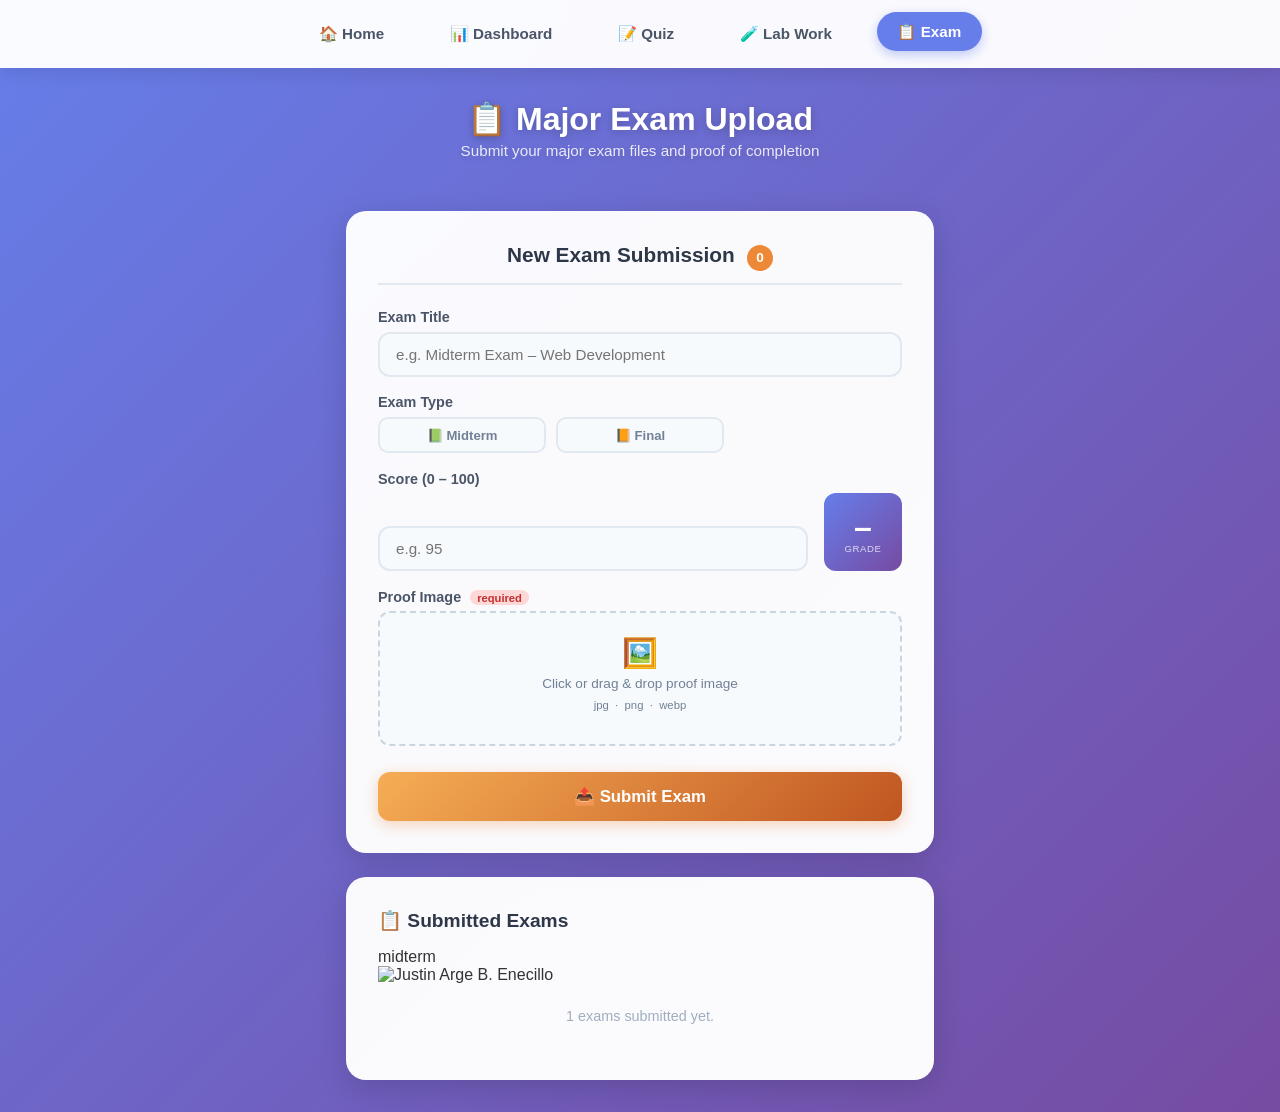
==== exam.html @ 31a08c63 "Add files via upload" ====
<!DOCTYPE html>
<html lang="en">
<head>
  <meta charset="UTF-8">
  <meta name="viewport" content="width=device-width, initial-scale=1.0">
  <title>Major Exam Upload - Portfolio</title>
  <link rel="stylesheet" href="style.css">
  <style>
    .submit-btn.exam-btn {
      background: linear-gradient(135deg, #f6ad55, #c05621);
      box-shadow: 0 4px 15px rgba(237,137,54,0.35);
    }
    .submit-btn.exam-btn:hover { box-shadow: 0 6px 20px rgba(237,137,54,0.5); }
    .counter-badge.exam  { background: #ed8936; }
    .sub-item.exam-item  { border-left-color: #ed8936; }
    .sub-badge.exam-badge{ background: #feebc8; color: #7b341e; }
  </style>
</head>
<body>

  <nav class="menu">
    <a href="index.html">🏠 Home</a>
    <a href="dashboard.html">📊 Dashboard</a>
    <a href="quiz.html">📝 Quiz</a>
    <a href="lab.html">🧪 Lab Work</a>
    <a href="exam.html" class="active">📋 Exam</a>
  </nav>

  <div class="page-title">
    <h1>📋 Major Exam Upload</h1>
    <p>Submit your major exam files and proof of completion</p>
  </div>

  <div class="upload-wrapper">

    <div class="upload-card">
      <h2>New Exam Submission <span class="counter-badge exam" id="examCounter">0</span></h2>

      <div class="toast success" id="successToast"></div>
      <div class="toast error"   id="errorToast"></div>

      <!-- Title -->
      <div class="form-group">
        <label>Exam Title</label>
        <input type="text" id="examTitle" placeholder="e.g. Midterm Exam – Web Development">
      </div>

      <!-- Exam Type — Sample 8: Toggle selection -->
      <div class="form-group">
        <label>Exam Type</label>
        <div class="type-row">
          <div class="type-btn" onclick="selectType(this, 'Midterm')">📗 Midterm</div>
          <div class="type-btn" onclick="selectType(this, 'Final')">📙 Final</div>
        </div>
      </div>

      <!-- Score + Live Grade — Sample 7: Multiple parameters -->
      <div class="form-group">
        <label>Score (0 – 100)</label>
        <div class="score-grid">
          <input type="number" id="examScore" placeholder="e.g. 95" min="0" max="100" oninput="updateGrade()">
          <div class="grade-box" id="gradeBox">
            <div class="grade-letter" id="gradeLetter">–</div>
            <div class="grade-word">Grade</div>
          </div>
        </div>
      </div>


      <!-- Proof Image -->
      <div class="form-group">
        <label>Proof Image <span class="required-badge">required</span></label>
        <div class="file-drop">
          <input type="file" id="examProof" accept="image/*"
                 onchange="previewProof('examProof','examProofImg','examProofWrap','examProofLabel')">
          <span class="drop-icon">🖼️</span>
          <span class="drop-label">Click or drag &amp; drop proof image<br>
            <small>jpg &nbsp;·&nbsp; png &nbsp;·&nbsp; webp</small>
          </span>
          <div class="file-chosen" id="examProofLabel"></div>
        </div>
        <div class="proof-preview" id="examProofWrap">
          <img id="examProofImg" src="" alt="Proof preview">
        </div>
      </div>

      <button class="submit-btn exam-btn" onclick="uploadExam()">📤 Submit Exam</button>
    </div>

    <div class="history-card">
      <h2>📋 Submitted Exams</h2>
      <div id="examHistory">
        <div class="pic-subtitle">midterm</div>
          <img src="midterm-itec.jpg" width="200" height="200" alt="Justin Arge B. Enecillo" id="midterm-itec.jpg">
        </div>
        <div class="empty-note" id="emptyNote">1 exams submitted yet.</div>
      </div>
    </div>

  </div>

  <script>
    // =============================================
    // EXAM UPLOAD JAVASCRIPT
    // =============================================

    // Sample 4: Counter
    let examCount = parseInt(localStorage.getItem('portfolio_examCount') || '0');
    let submissions = JSON.parse(localStorage.getItem('portfolio_examItems') || '[]');
    let selectedType = 'Prelim';
    document.getElementById('examCounter').textContent = examCount;
    renderHistory();

    // Sample 8: Toggle — Exam type selector
    function selectType(el, type) {
      document.querySelectorAll('.type-btn').forEach(function (b) { b.classList.remove('selected'); });
      el.classList.add('selected');
      selectedType = type;
      console.log('Sample 8: Exam type selected —', type);
    }

    // Sample 7 + 10: Multiple params + Grade Checker — live grade badge
    function updateGrade() {
      let score = parseInt(document.getElementById('examScore').value);
      let letter, bg;

      // Sample 6: If-else chain
      if      (isNaN(score))  { letter = '–'; bg = 'linear-gradient(135deg,#667eea,#764ba2)'; }
      else if (score >= 90)   { letter = 'A'; bg = 'linear-gradient(135deg,#48bb78,#38a169)'; }
      else if (score >= 80)   { letter = 'B'; bg = 'linear-gradient(135deg,#4299e1,#2b6cb0)'; }
      else if (score >= 70)   { letter = 'C'; bg = 'linear-gradient(135deg,#ecc94b,#b7791f)'; }
      else if (score >= 60)   { letter = 'D'; bg = 'linear-gradient(135deg,#f6ad55,#c05621)'; }
      else                    { letter = 'F'; bg = 'linear-gradient(135deg,#fc8181,#c53030)'; }

      // Sample 3: Change Text
      document.getElementById('gradeLetter').textContent = letter;
      document.getElementById('gradeBox').style.background = bg;
      console.log('Sample 7+10: Score —', score, '| Grade —', letter);
    }

    // Sample 3: file name label
    function showFileName(inputId, labelId) {
      let file = document.getElementById(inputId).files[0];
      if (file) { document.getElementById(labelId).textContent = '📎 ' + file.name; }
    }

    function previewProof(inputId, imgId, wrapId, labelId) {
      let file = document.getElementById(inputId).files[0];
      if (!file) return;
      document.getElementById(labelId).textContent = '📎 ' + file.name;
      let reader = new FileReader();
      reader.onload = function (e) {
        document.getElementById(imgId).src = e.target.result;
        document.getElementById(wrapId).style.display = 'block';
      };
      reader.readAsDataURL(file);
    }

    // Sample 1 + 6 + 10: Alert + If + Grade Checker
    function uploadExam() {
      let title = document.getElementById('examTitle').value.trim();
      let score = document.getElementById('examScore').value;
      let file  = document.getElementById('examFile').files[0];
      let proof = document.getElementById('examProof').files[0];

      // Sample 6: If-else validation
      if (!title) { showToast('error', '❌ Please enter the exam title.'); return; }
      if (!file)  { showToast('error', '❌ Please upload the exam file.'); return; }
      if (!proof) { showToast('error', '❌ Proof image is required.'); return; }

      // Sample 10: Grade checker
      let grade = 'N/A';
      if (score !== '') {
        let s = parseInt(score);
        grade = s >= 90 ? 'A' : s >= 80 ? 'B' : s >= 70 ? 'C' : s >= 60 ? 'D' : 'F';
      }

      // Sample 4: increment
      examCount++;
      localStorage.setItem('portfolio_examCount', examCount);
      document.getElementById('examCounter').textContent = examCount;

      let item = { title: title, type: selectedType, score: score || 'N/A', grade: grade, file: file.name, date: new Date().toLocaleDateString() };
      submissions.push(item);
      localStorage.setItem('portfolio_examItems', JSON.stringify(submissions));

      showToast('success', '✅ ' + selectedType + ' Exam "' + title + '" submitted! Score: ' + (score||'N/A') + ' (' + grade + ') | Total: ' + examCount);
      resetForm();
      renderHistory();
      console.log('Sample 1+4+6+10: Exam —', title, '| Grade —', grade);
    }

    // Sample 9: Loop — render
    function renderHistory() {
      let list = document.getElementById('examHistory');
      document.getElementById('emptyNote').style.display = submissions.length === 0 ? 'block' : 'none';
      document.querySelectorAll('.sub-item').forEach(function (el) { el.remove(); });

      for (let i = 0; i < submissions.length; i++) {
        let s = submissions[i];
        let item = document.createElement('div');
        item.className = 'sub-item exam-item';
        item.innerHTML =
          '<div>' +
            '<div class="sub-title">' + s.title + ' <small style="color:#a0aec0">(' + s.type + ')</small></div>' +
            '<div class="sub-meta">Score: ' + s.score + ' · Grade: ' + s.grade + ' &nbsp;·&nbsp; 🗓 ' + s.date + '</div>' +
          '</div>' +
          '<span class="sub-badge exam-badge">' + s.type + '</span>';
        list.appendChild(item);
      }
      console.log('Sample 9: Rendered', submissions.length, 'exam submissions');
    }

    function showToast(type, msg) {
      let el = document.getElementById(type === 'success' ? 'successToast' : 'errorToast');
      el.textContent = msg;
      el.style.display = 'block';
      setTimeout(function () { el.style.display = 'none'; }, 5000);
    }

    function resetForm() {
      document.getElementById('examTitle').value = '';
      document.getElementById('examScore').value = '';
      document.getElementById('examFile').value  = '';
      document.getElementById('examProof').value = '';
      document.getElementById('examFileLabel').textContent  = '';
      document.getElementById('examProofLabel').textContent = '';
      document.getElementById('examProofWrap').style.display = 'none';
      document.getElementById('gradeLetter').textContent = '–';
      document.getElementById('gradeBox').style.background = 'linear-gradient(135deg,#667eea,#764ba2)';
    }

    document.querySelectorAll('.file-drop').forEach(function (drop) {
      drop.addEventListener('dragover',  function (e) { e.preventDefault(); drop.classList.add('drag-over'); });
      drop.addEventListener('dragleave', function ()  { drop.classList.remove('drag-over'); });
      drop.addEventListener('drop',      function ()  { drop.classList.remove('drag-over'); });
    });

    console.log('📋 Exam Upload Loaded!');
  </script>

</body>
</html>
---- style.css ----
/* ============================================================
   PORTFOLIO WEBSITE - style.css
   Justin Arge B. Enecillo | BSCS 1A
   ============================================================ */

* { margin:0; padding:0; box-sizing:border-box; }

body {
  font-family: Arial, Helvetica, sans-serif;
  background: linear-gradient(135deg, #667eea 0%, #764ba2 100%);
  color: #333;
  min-height: 100vh;
}

/* ── Navigation ── */
.menu {
  background: rgba(255,255,255,0.97);
  backdrop-filter: blur(10px);
  padding: 0.9rem 2rem;
  display: flex;
  justify-content: center;
  gap: 1.5rem;
  position: sticky;
  top: 0;
  z-index: 100;
  box-shadow: 0 2px 20px rgba(0,0,0,0.12);
}

.menu a {
  color: #4a5568;
  text-decoration: none;
  padding: 0.65rem 1.3rem;
  border-radius: 25px;
  font-weight: bold;
  font-size: 0.95rem;
  transition: all 0.3s;
}

.menu a:hover, .menu a.active {
  background: #667eea;
  color: white;
  transform: translateY(-2px);
  box-shadow: 0 4px 12px rgba(102,126,234,0.4);
}

/* ── HOME PAGE ── */
.home-wrapper {
  max-width: 750px;
  margin: 2rem auto;
  padding: 0 1rem;
}

/* Visit bar */
.visit-bar {
  display: flex;
  justify-content: space-between;
  align-items: center;
  background: rgba(255,255,255,0.9);
  border-radius: 12px;
  padding: 0.6rem 1.2rem;
  margin-bottom: 1.5rem;
  font-size: 0.9rem;
  color: #555;
  box-shadow: 0 2px 10px rgba(0,0,0,0.08);
}

.reset-btn {
  background: #667eea;
  color: white;
  border: none;
  padding: 0.4rem 1rem;
  border-radius: 20px;
  font-size: 0.82rem;
  font-weight: bold;
  cursor: pointer;
  transition: all 0.3s;
}
.reset-btn:hover { background: #5a67d8; transform: translateY(-1px); }

/* Profile card */
.main-card {
  background: white;
  border-radius: 20px;
  box-shadow: 0 8px 30px rgba(0,0,0,0.15);
  overflow: hidden;
  margin-bottom: 1.5rem;
}

.card-top {
  background: linear-gradient(135deg, #667eea, #764ba2);
  padding: 2.5rem 1rem;
  display: flex;
  flex-direction: column;
  align-items: center;
}

.circle-pic {
  width: 160px;
  height: 160px;
  border-radius: 50%;
  border: 5px solid white;
  overflow: hidden;
  box-shadow: 0 4px 20px rgba(0,0,0,0.25);
  margin-bottom: 1rem;
}

.circle-pic img {
  width: 100%;
  height: 100%;
  object-fit: cover;
  object-position: center top;
  display: block;
}

.card-top h2 {
  color: white;
  font-size: 1.5rem;
  margin-bottom: 0.4rem;
  text-align: center;
}

.card-top-tags {
  display: flex;
  gap: 0.5rem;
  flex-wrap: wrap;
  justify-content: center;
  margin-top: 0.3rem;
}

.tag {
  background: rgba(255,255,255,0.2);
  color: white;
  border: 1px solid rgba(255,255,255,0.4);
  border-radius: 20px;
  padding: 0.2rem 0.75rem;
  font-size: 0.78rem;
  font-weight: bold;
}

.card-body {
  padding: 1.5rem 2rem;
  border-bottom: 1px solid #eee;
}

.card-body p {
  font-size: 1rem;
  color: #444;
  margin-bottom: 0.5rem;
  line-height: 1.5;
}

.card-body span { color: #667eea; font-weight: bold; }

.edit-btn {
  margin-top: 0.8rem;
  background: linear-gradient(135deg, #667eea, #764ba2);
  color: white;
  border: none;
  padding: 0.55rem 1.3rem;
  border-radius: 20px;
  font-size: 0.88rem;
  font-weight: bold;
  cursor: pointer;
  transition: all 0.3s;
}
.edit-btn:hover { transform: translateY(-2px); box-shadow: 0 4px 12px rgba(102,126,234,0.4); }

/* About / VM sections */
.card-section {
  padding: 1.2rem 2rem;
  border-bottom: 1px solid #f0f0f0;
}
.card-section:last-child { border-bottom: none; }

.card-section .section-label {
  font-size: 0.7rem;
  text-transform: uppercase;
  letter-spacing: 0.1em;
  color: #667eea;
  font-weight: bold;
  margin-bottom: 0.4rem;
}

.card-section p {
  color: #555;
  font-size: 0.93rem;
  line-height: 1.7;
}

/* ── Skills ── */
.skills-section {
  background: rgba(255,255,255,0.95);
  border-radius: 20px;
  padding: 1.8rem 2rem;
  margin-bottom: 1.5rem;
  box-shadow: 0 4px 20px rgba(0,0,0,0.1);
}

.section-header {
  display: flex;
  align-items: center;
  justify-content: space-between;
  margin-bottom: 1.2rem;
}

.section-header h2 {
  font-size: 1.3rem;
  color: #2d3748;
}

.add-btn {
  background: #667eea;
  color: white;
  border: none;
  width: 32px;
  height: 32px;
  border-radius: 50%;
  font-size: 1rem;
  cursor: pointer;
  transition: all 0.3s;
  display: flex;
  align-items: center;
  justify-content: center;
}
.add-btn:hover { background: #5a67d8; transform: scale(1.1); }

.skills-list {
  list-style: none;
  display: grid;
  grid-template-columns: repeat(auto-fill, minmax(160px, 1fr));
  gap: 0.8rem;
}

.skills-list li {
  background: #f7fafc;
  padding: 0.9rem 1rem;
  border-radius: 12px;
  text-align: center;
  border-left: 4px solid #667eea;
  font-size: 0.92rem;
  color: #2d3748;
  cursor: pointer;
  transition: all 0.2s;
  font-weight: 500;
}

.skills-list li:hover { transform: translateY(-3px); box-shadow: 0 4px 12px rgba(0,0,0,0.08); }
.skills-list li.highlighted { background: #667eea; color: white; border-left-color: #5a67d8; }

/* ── Projects ── */
.projects-section {
  background: rgba(255,255,255,0.95);
  border-radius: 20px;
  padding: 1.8rem 2rem;
  margin-bottom: 1.5rem;
  box-shadow: 0 4px 20px rgba(0,0,0,0.1);
}

.projects-section h2 { font-size: 1.3rem; color: #2d3748; }

.project-card {
  background: #f7fafc;
  padding: 1.2rem 1.5rem;
  border-radius: 12px;
  border-left: 5px solid #48bb78;
  margin-bottom: 0.8rem;
  cursor: pointer;
  transition: all 0.25s;
}
.project-card:hover { transform: translateX(4px); box-shadow: 0 4px 12px rgba(0,0,0,0.08); }
.project-card h3 { font-size: 1rem; color: #2d3748; margin-bottom: 0.25rem; }
.project-card p  { font-size: 0.85rem; color: #718096; margin-bottom: 0.5rem; }

.project-status {
  display: inline-block;
  padding: 0.2rem 0.75rem;
  border-radius: 20px;
  font-size: 0.75rem;
  font-weight: bold;
  background: #c6f6d5;
  color: #276749;
}
.project-status.inactive { background: #fed7d7; color: #9b2c2c; }

/* ── DASHBOARD PAGE ── */
.dashboard {
  max-width: 800px;
  margin: 2.5rem auto;
  padding: 2.5rem;
  background: rgba(255,255,255,0.97);
  border-radius: 20px;
  box-shadow: 0 8px 30px rgba(0,0,0,0.15);
  text-align: center;
}

.dashboard h1 { font-size: 2rem; color: #2d3748; margin-bottom: 1.5rem; }

#searchInput {
  width: 100%;
  padding: 0.85rem 1.2rem;
  border: 2px solid #e2e8f0;
  border-radius: 30px;
  font-size: 1rem;
  margin-bottom: 1.5rem;
  transition: border-color 0.3s;
  outline: none;
}
#searchInput:focus { border-color: #667eea; box-shadow: 0 0 0 3px rgba(102,126,234,0.15); }

.stats {
  display: flex;
  justify-content: center;
  gap: 1.5rem;
  margin: 1.5rem 0;
  flex-wrap: wrap;
}

.stat {
  background: linear-gradient(135deg, #667eea, #764ba2);
  color: white;
  padding: 2rem 1.8rem;
  border-radius: 18px;
  min-width: 140px;
  box-shadow: 0 4px 15px rgba(102,126,234,0.35);
  transition: transform 0.25s;
}
.stat:hover { transform: translateY(-4px); }
.stat h2 { font-size: 2.8rem; margin-bottom: 0.3rem; }
.stat p  { font-size: 0.85rem; opacity: 0.9; text-transform: uppercase; letter-spacing: 0.05em; }

.summary {
  background: #f7fafc;
  padding: 1.5rem;
  border-radius: 15px;
  margin-top: 1.5rem;
  text-align: left;
}
.summary p { font-size: 1.05rem; margin-bottom: 0.5rem; color: #4a5568; }
.summary span { color: #667eea; font-weight: bold; }

.calc-btn {
  margin-top: 1.5rem;
  background: linear-gradient(135deg, #667eea, #764ba2);
  color: white;
  border: none;
  padding: 0.8rem 2rem;
  border-radius: 25px;
  font-size: 1rem;
  font-weight: bold;
  cursor: pointer;
  transition: all 0.3s;
  box-shadow: 0 4px 15px rgba(102,126,234,0.35);
}
.calc-btn:hover { transform: translateY(-2px); box-shadow: 0 6px 20px rgba(102,126,234,0.5); }

/* ── UPLOAD PAGES ── */
.upload-wrapper {
  max-width: 620px;
  margin: 2rem auto;
  padding: 0 1rem;
}

.page-title {
  text-align: center;
  color: white;
  padding: 2rem 1rem 1.2rem;
  text-shadow: 0 2px 8px rgba(0,0,0,0.2);
}
.page-title h1 { font-size: 2rem; margin-bottom: 0.3rem; }
.page-title p  { font-size: 0.95rem; opacity: 0.85; }

.upload-card {
  background: rgba(255,255,255,0.97);
  border-radius: 20px;
  padding: 2rem;
  margin-bottom: 1.5rem;
  box-shadow: 0 8px 30px rgba(0,0,0,0.15);
}

.upload-card h2 {
  font-size: 1.3rem;
  color: #2d3748;
  margin-bottom: 1.5rem;
  text-align: center;
  padding-bottom: 0.8rem;
  border-bottom: 2px solid #e2e8f0;
}

.counter-badge {
  display: inline-block;
  background: #667eea;
  color: white;
  border-radius: 50%;
  width: 26px;
  height: 26px;
  line-height: 26px;
  text-align: center;
  font-size: 0.85rem;
  font-weight: bold;
  margin-left: 0.4rem;
}

.form-group {
  display: flex;
  flex-direction: column;
  margin-bottom: 1.1rem;
}

.form-group label {
  font-weight: bold;
  color: #4a5568;
  margin-bottom: 0.4rem;
  font-size: 0.9rem;
}

.required-badge {
  font-size: 0.7rem;
  background: #fed7d7;
  color: #c53030;
  padding: 0.1rem 0.45rem;
  border-radius: 10px;
  margin-left: 0.3rem;
  font-weight: bold;
}

.form-group input[type="text"],
.form-group input[type="number"],
.form-group textarea {
  padding: 0.75rem 1rem;
  border: 2px solid #e2e8f0;
  border-radius: 12px;
  font-size: 0.95rem;
  font-family: inherit;
  transition: all 0.3s;
  background: #f7fafc;
  color: #2d3748;
}

.form-group input:focus,
.form-group textarea:focus {
  outline: none;
  border-color: #667eea;
  box-shadow: 0 0 0 3px rgba(102,126,234,0.12);
  background: white;
}

/* File drop zone */
.file-drop {
  position: relative;
  border: 2px dashed #cbd5e0;
  border-radius: 12px;
  padding: 1.4rem 1rem;
  text-align: center;
  background: #f7fafc;
  cursor: pointer;
  transition: all 0.3s;
}

.file-drop:hover, .file-drop.drag-over {
  border-color: #667eea;
  background: #ebf4ff;
}

.file-drop input[type="file"] {
  position: absolute;
  inset: 0;
  opacity: 0;
  cursor: pointer;
  width: 100%;
  height: 100%;
}

.drop-icon  { font-size: 1.8rem; display: block; margin-bottom: 0.3rem; }
.drop-label { color: #718096; font-size: 0.85rem; line-height: 1.5; }
.file-chosen{ color: #667eea; font-weight: bold; font-size: 0.85rem; margin-top: 0.4rem; word-break: break-all; }

.proof-preview {
  display: none;
  margin-top: 0.7rem;
  border-radius: 10px;
  overflow: hidden;
  border: 2px solid #e2e8f0;
}
.proof-preview img { width: 100%; max-height: 180px; object-fit: cover; display: block; }

/* Exam type selector */
.type-row { display: grid; grid-template-columns: repeat(3,1fr); gap: 0.6rem; margin-bottom: 0; }
.type-btn {
  padding: 0.55rem;
  border: 2px solid #e2e8f0;
  border-radius: 10px;
  background: #f7fafc;
  cursor: pointer;
  text-align: center;
  font-size: 0.82rem;
  font-weight: bold;
  color: #718096;
  transition: all 0.2s;
}
.type-btn.selected, .type-btn:hover { border-color: #667eea; background: #ebf4ff; color: #667eea; }

/* Grade badge */
.score-grid { display: grid; grid-template-columns: 1fr auto; gap: 1rem; align-items: end; }
.grade-box {
  width: 78px; height: 78px;
  border-radius: 12px;
  background: linear-gradient(135deg, #667eea, #764ba2);
  display: flex; flex-direction: column;
  align-items: center; justify-content: center;
  flex-shrink: 0; transition: background 0.4s;
}
.grade-box .grade-letter { font-size: 2rem; font-weight: 900; color: white; line-height: 1; }
.grade-box .grade-word   { font-size: 0.6rem; color: rgba(255,255,255,0.75); text-transform: uppercase; letter-spacing: 0.06em; }

/* Submit button */
.submit-btn {
  width: 100%;
  padding: 0.9rem;
  background: linear-gradient(135deg, #667eea, #764ba2);
  color: white;
  border: none;
  border-radius: 12px;
  font-size: 1.05rem;
  font-weight: bold;
  cursor: pointer;
  transition: all 0.3s;
  margin-top: 0.5rem;
  box-shadow: 0 4px 15px rgba(102,126,234,0.35);
}
.submit-btn:hover { transform: translateY(-2px); box-shadow: 0 6px 20px rgba(102,126,234,0.5); }
.submit-btn:active { transform: translateY(0); }

/* Toast messages */
.toast {
  display: none;
  padding: 0.85rem 1rem;
  border-radius: 10px;
  font-weight: bold;
  font-size: 0.9rem;
  margin-bottom: 1rem;
  text-align: center;
}
.toast.success { background: #c6f6d5; color: #276749; border: 1px solid #9ae6b4; }
.toast.error   { background: #fed7d7; color: #9b2c2c; border: 1px solid #fc8181; }

/* Submission history list */
.history-card {
  background: rgba(255,255,255,0.97);
  border-radius: 20px;
  padding: 2rem;
  box-shadow: 0 8px 30px rgba(0,0,0,0.15);
}
.history-card h2 { font-size: 1.2rem; color: #2d3748; margin-bottom: 1rem; }

.sub-item {
  display: flex;
  align-items: center;
  justify-content: space-between;
  padding: 0.75rem 1rem;
  background: #f7fafc;
  border-radius: 10px;
  border-left: 4px solid #667eea;
  margin-bottom: 0.6rem;
  font-size: 0.88rem;
}
.sub-item .sub-title { font-weight: bold; color: #2d3748; }
.sub-item .sub-meta  { color: #718096; font-size: 0.78rem; margin-top: 0.1rem; }
.sub-badge {
  font-size: 0.72rem; font-weight: bold; text-transform: uppercase;
  padding: 0.2rem 0.65rem; border-radius: 20px; flex-shrink: 0;
  background: #e9d8fd; color: #553c9a;
}
.empty-note { text-align: center; color: #a0aec0; padding: 1.5rem; font-size: 0.9rem; }

/* char count */
.char-count { text-align: right; font-size: 0.75rem; color: #a0aec0; margin-top: 0.2rem; }

/* ── Responsive ── */
@media (max-width: 600px) {
  .menu { flex-wrap: wrap; gap: 0.5rem; padding: 0.7rem 1rem; }
  .menu a { padding: 0.5rem 0.9rem; font-size: 0.82rem; }
  .stats { flex-direction: column; align-items: center; }
  .skills-list { grid-template-columns: 1fr 1fr; }
  .card-body, .card-section { padding: 1rem 1.2rem; }
  .type-row { grid-template-columns: 1fr; }
  .score-grid { grid-template-columns: 1fr; }
}
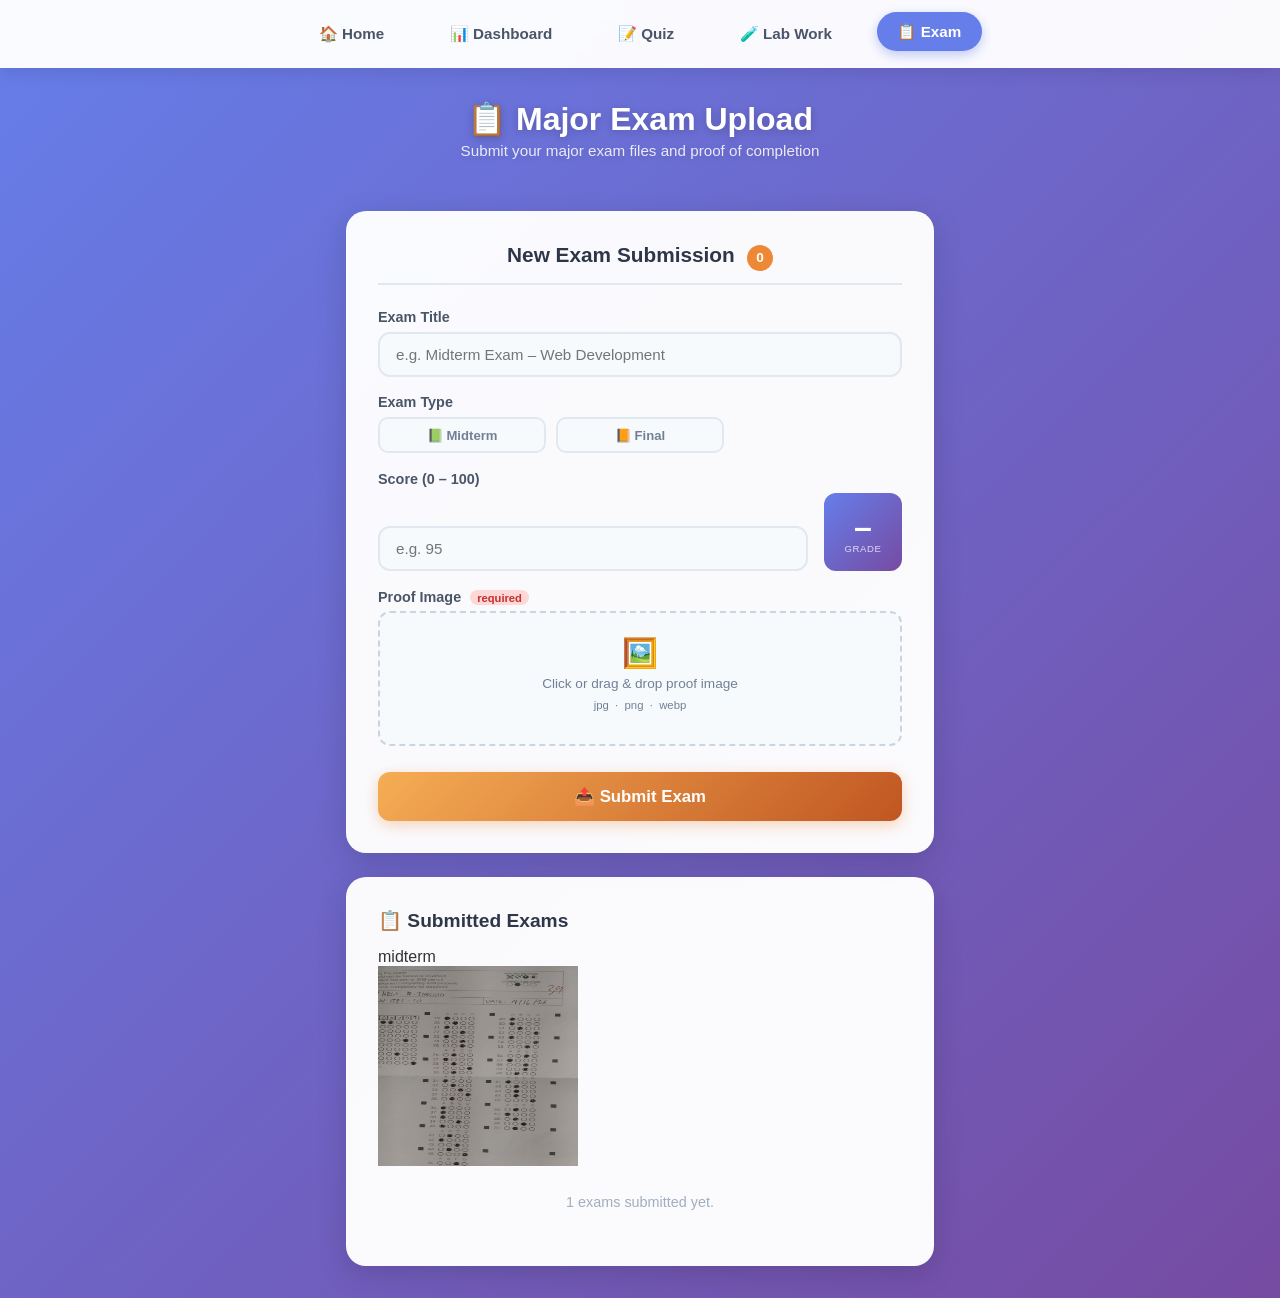
==== commit 75de9072: "Update exam submission counter display" ====
--- a/exam.html
+++ b/exam.html
@@ -34,7 +34,7 @@
   <div class="upload-wrapper">
 
     <div class="upload-card">
-      <h2>New Exam Submission <span class="counter-badge exam" id="examCounter">0</span></h2>
+      <h2>New Exam Submission <span class="counter-badge exam" id="examCounter">1</span></h2>
 
       <div class="toast success" id="successToast"></div>
       <div class="toast error"   id="errorToast"></div>
